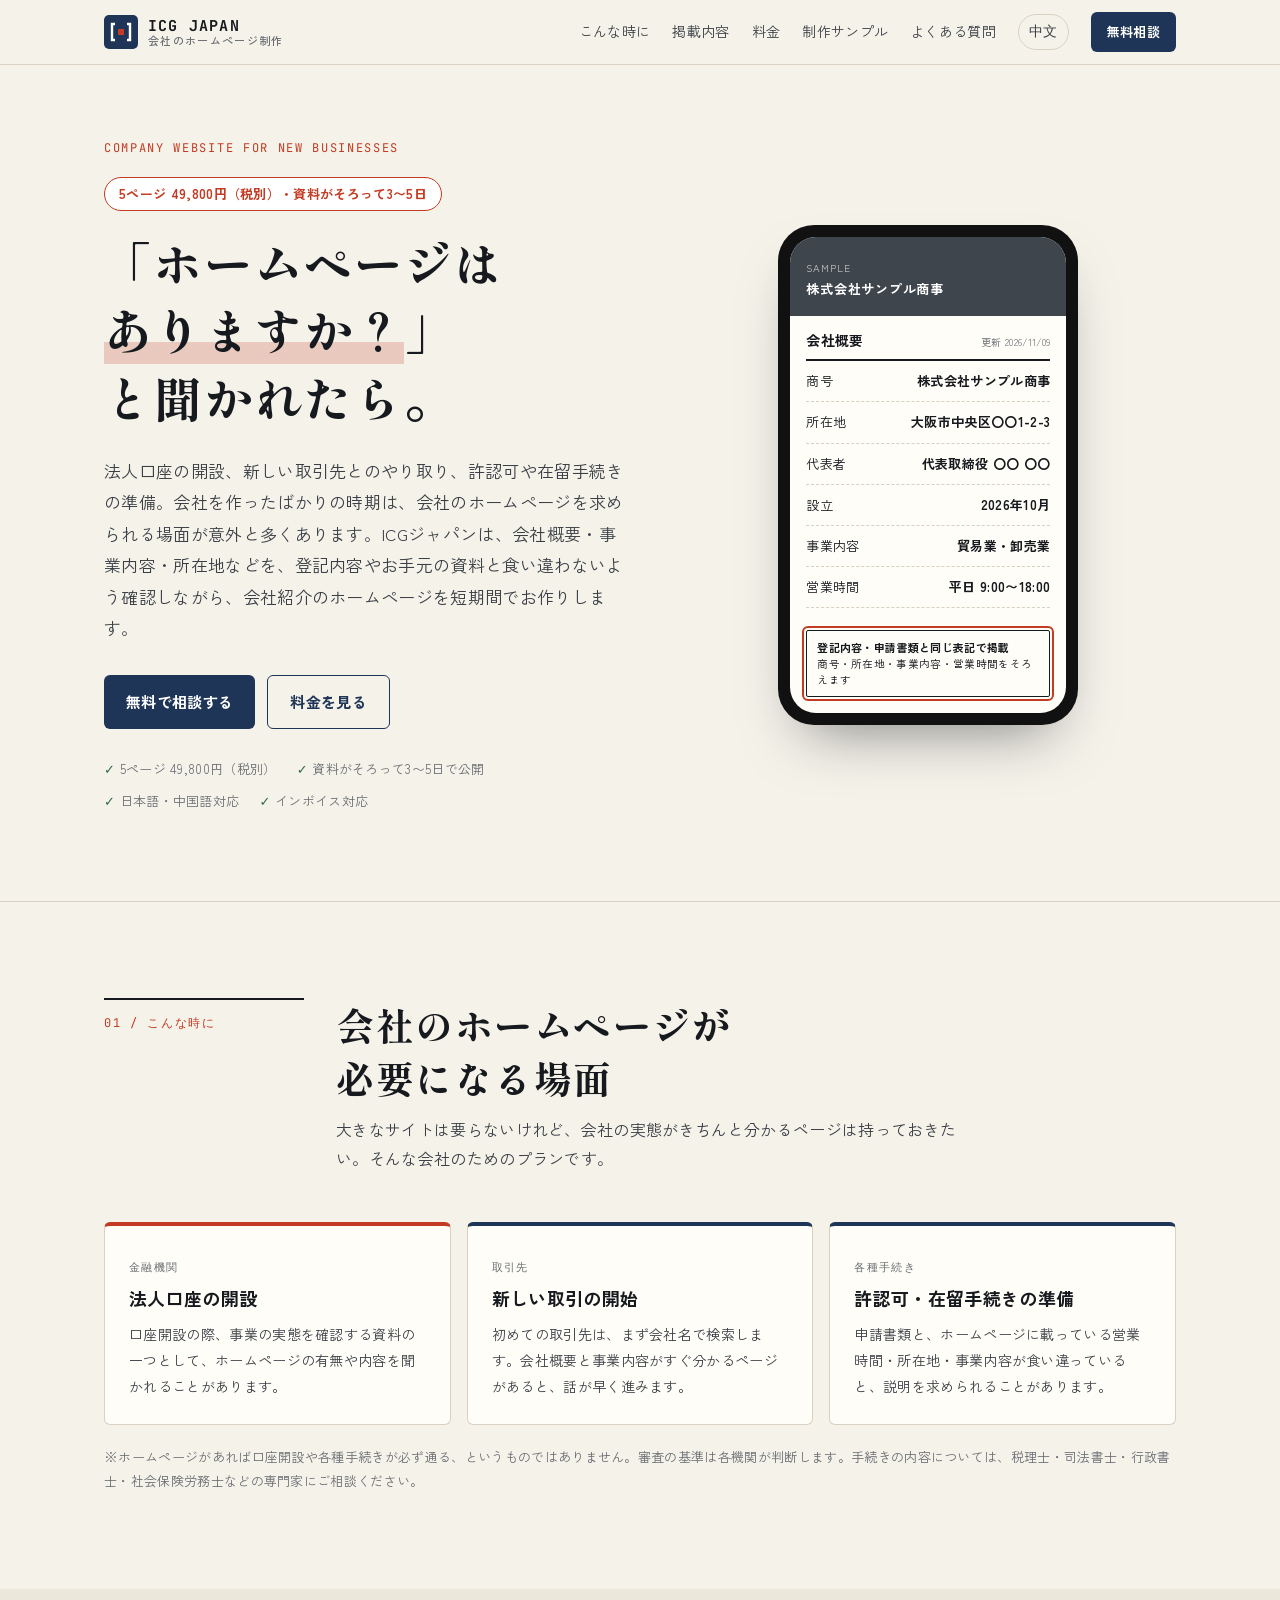
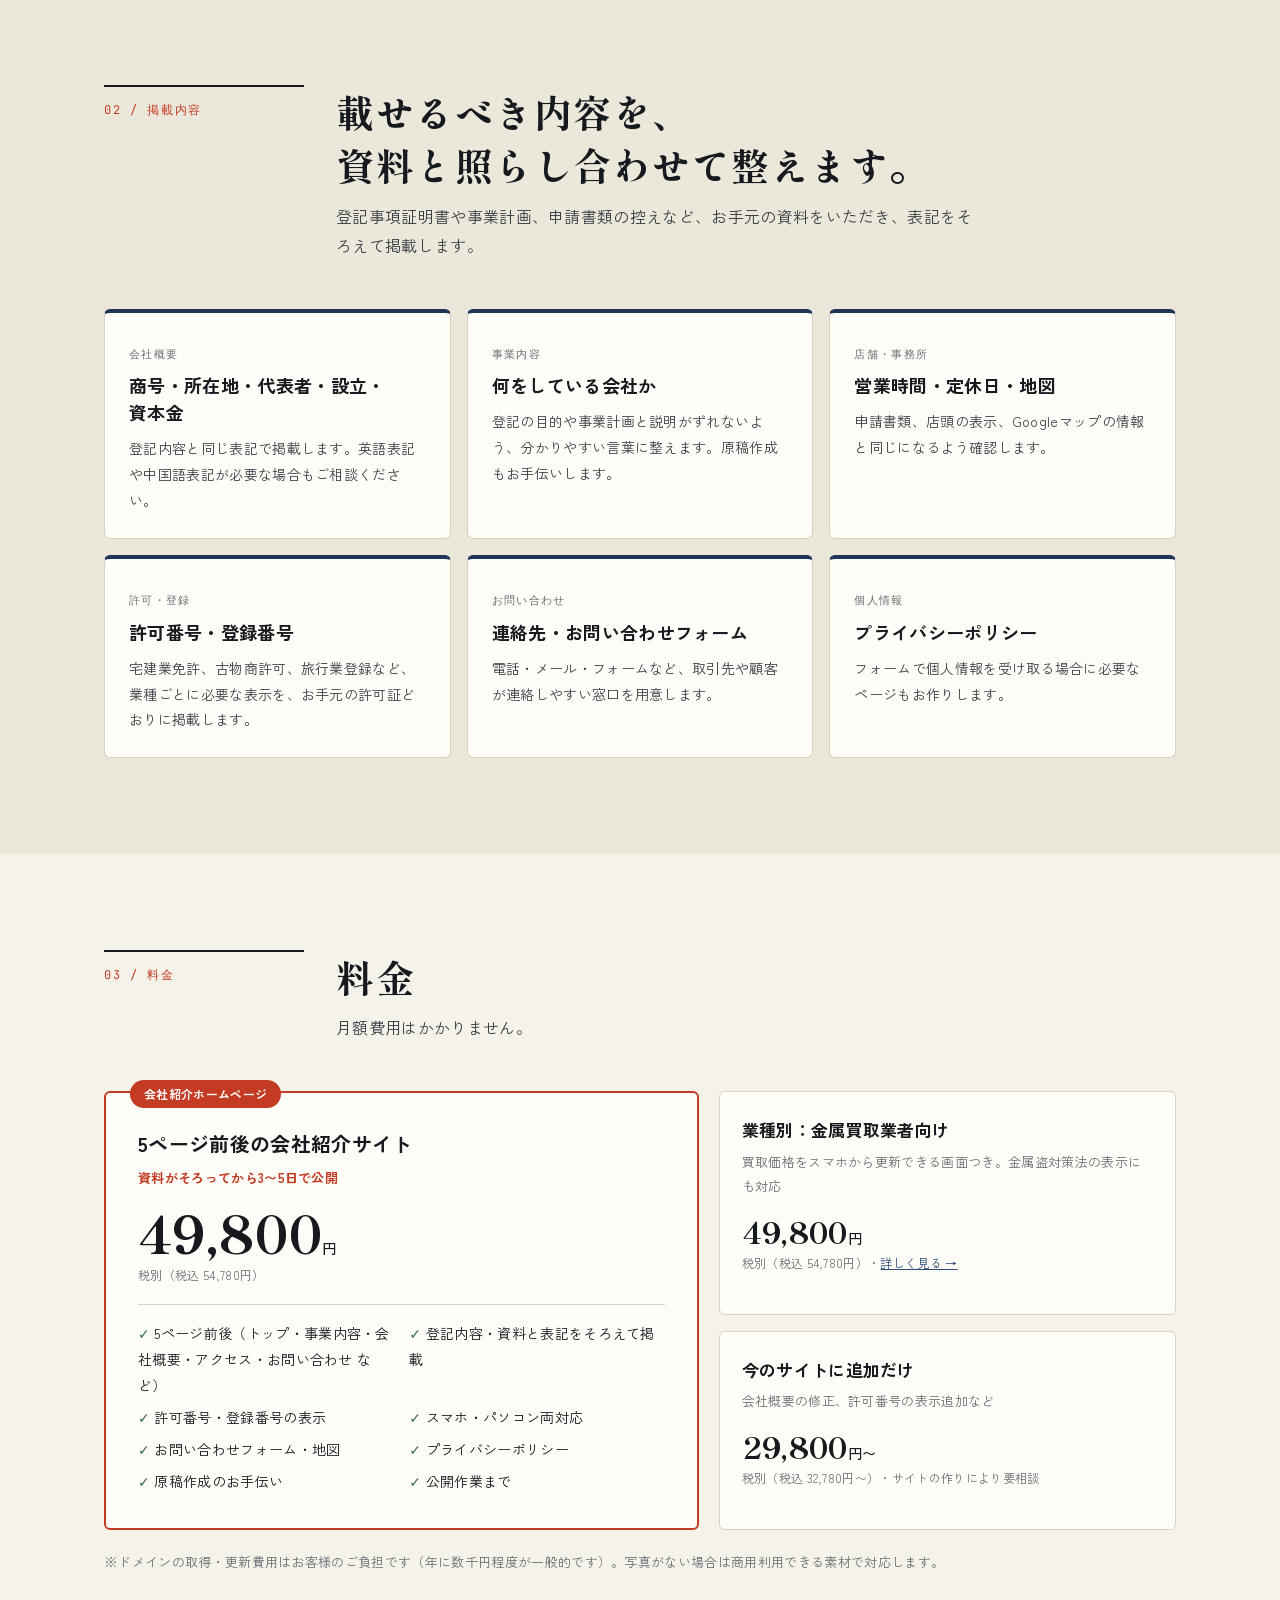
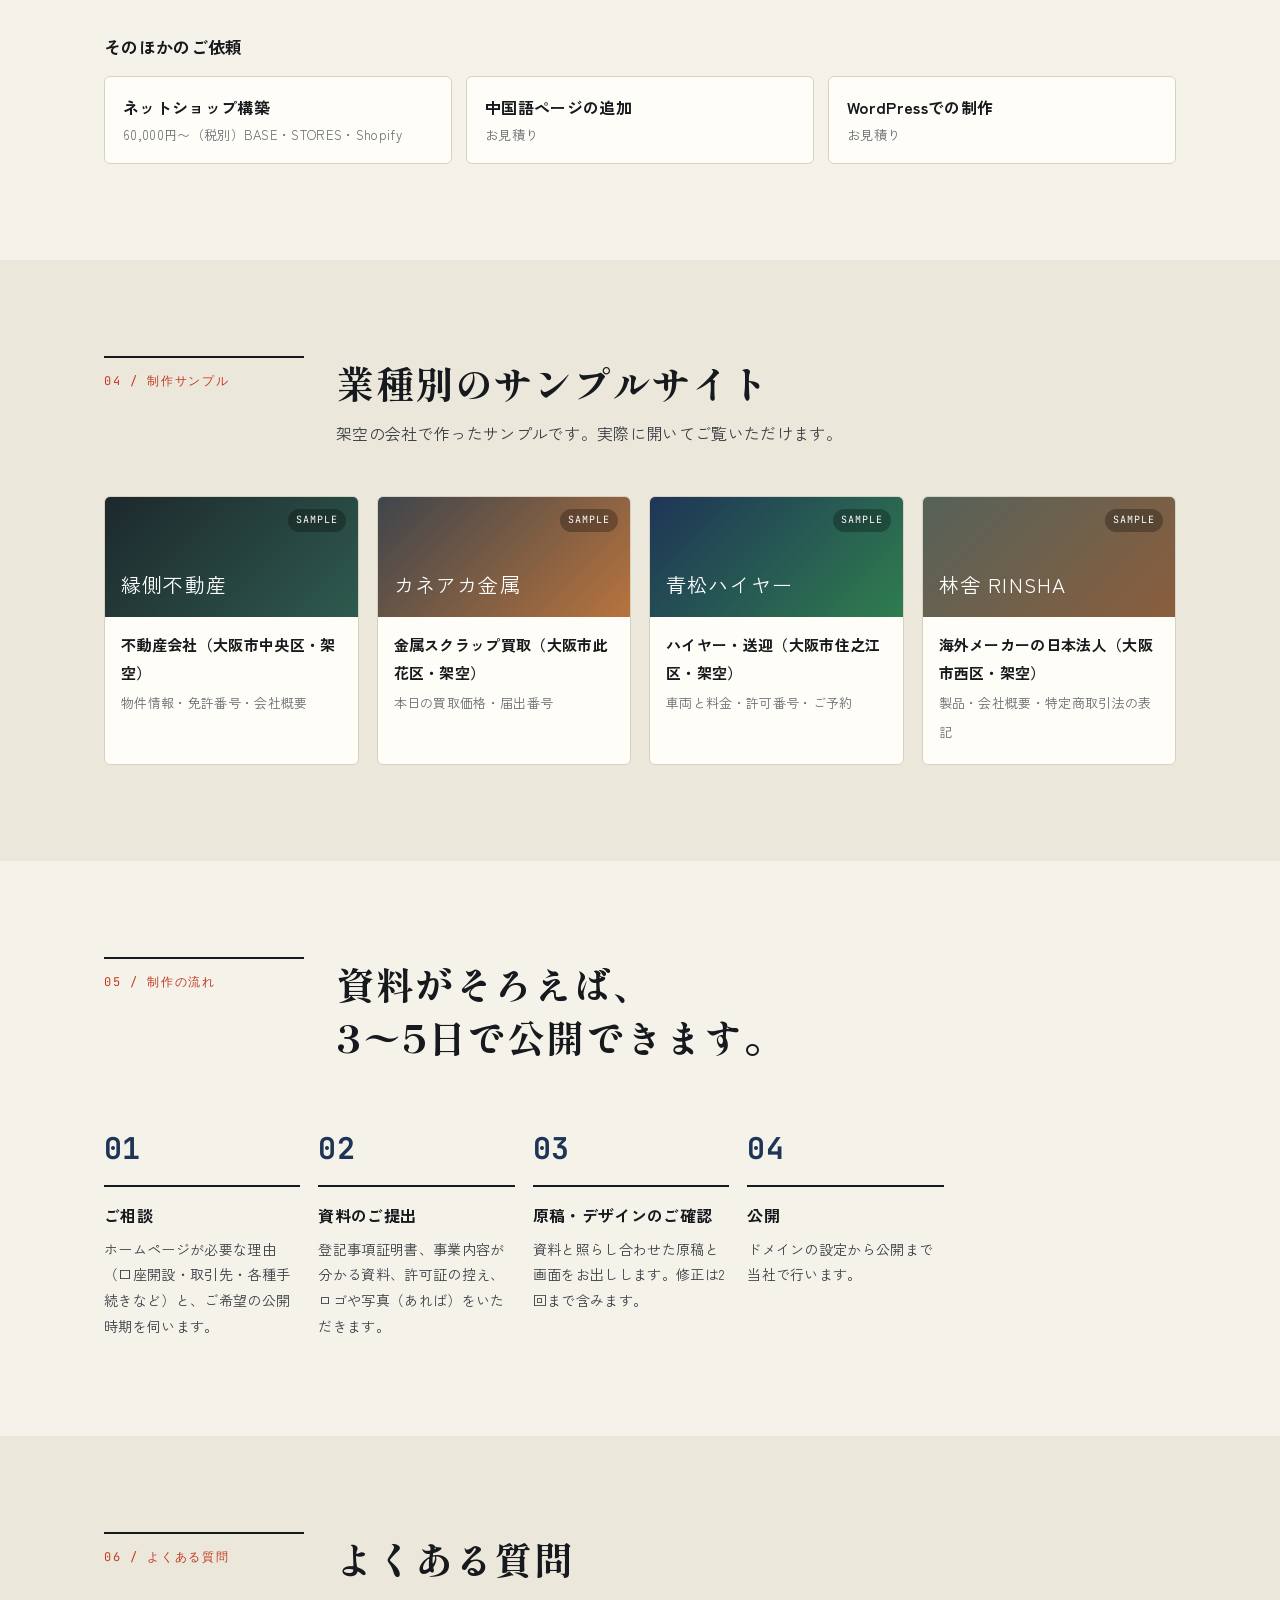
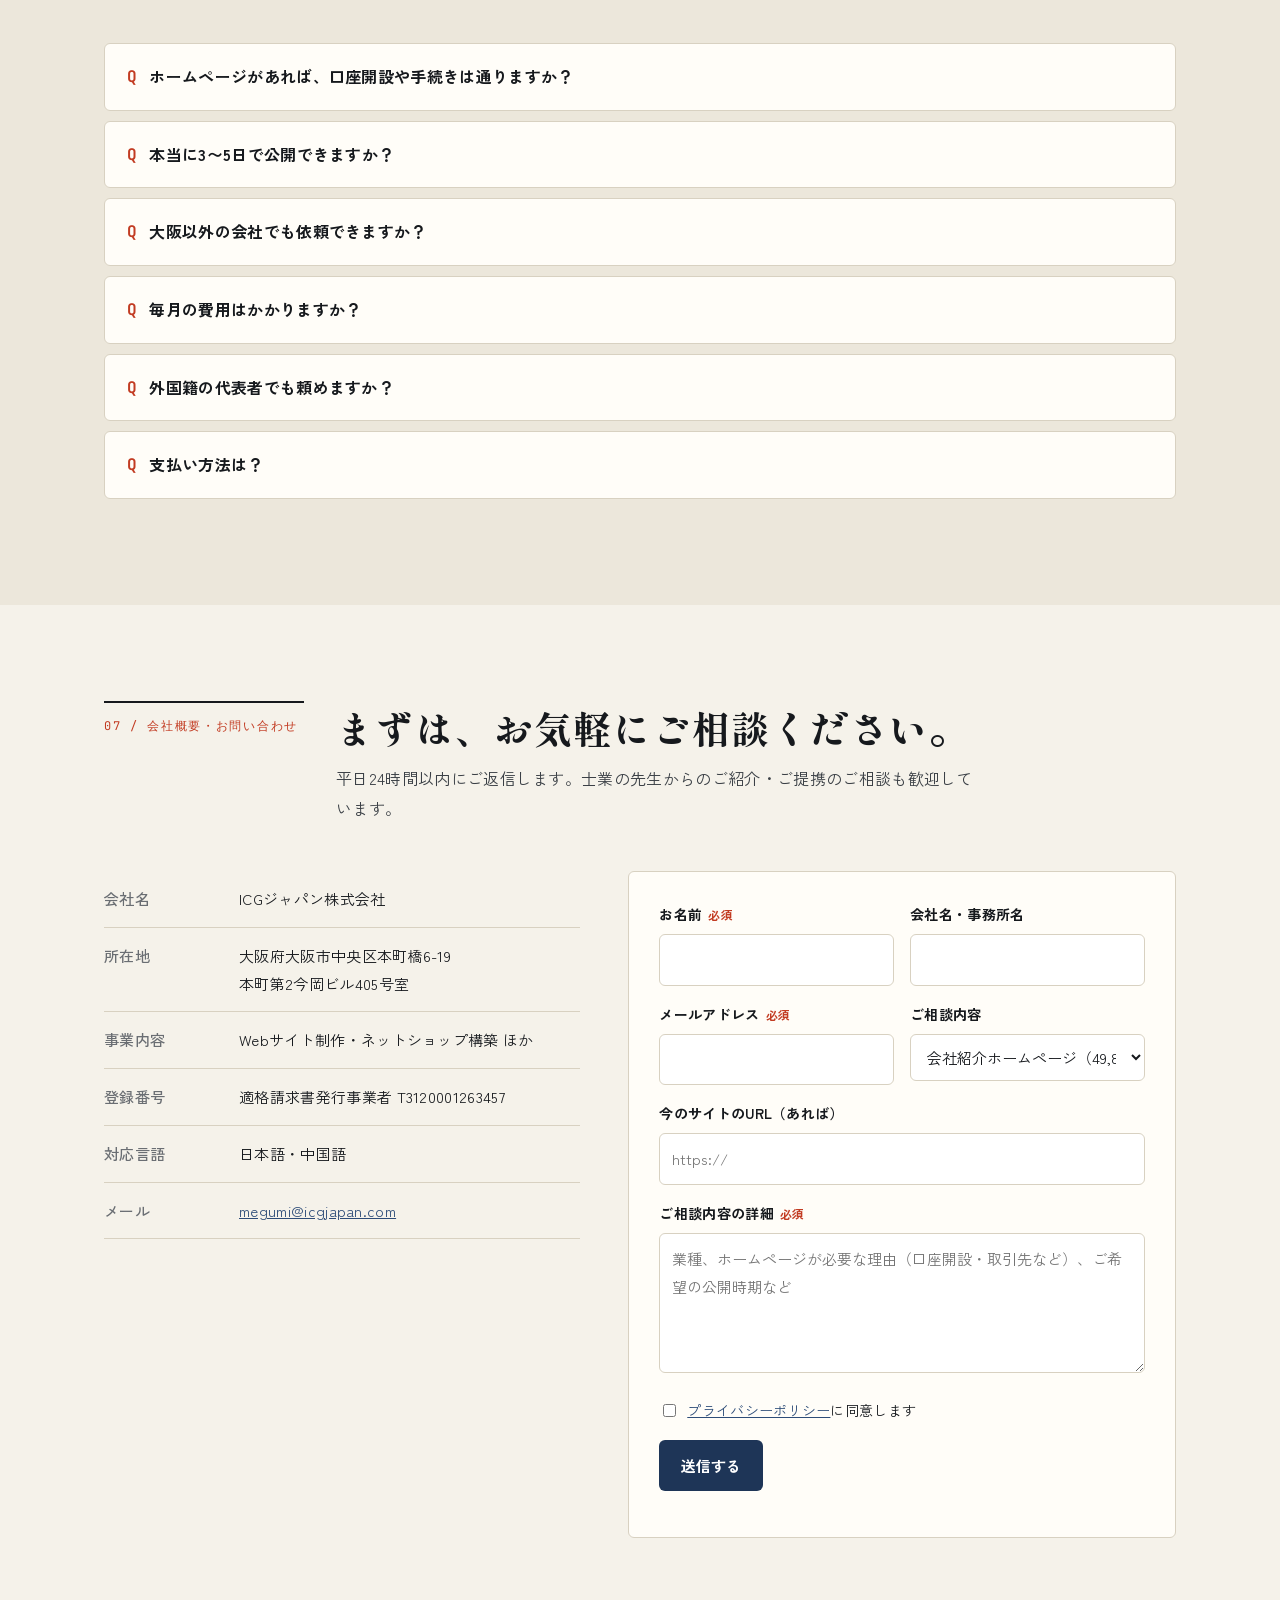
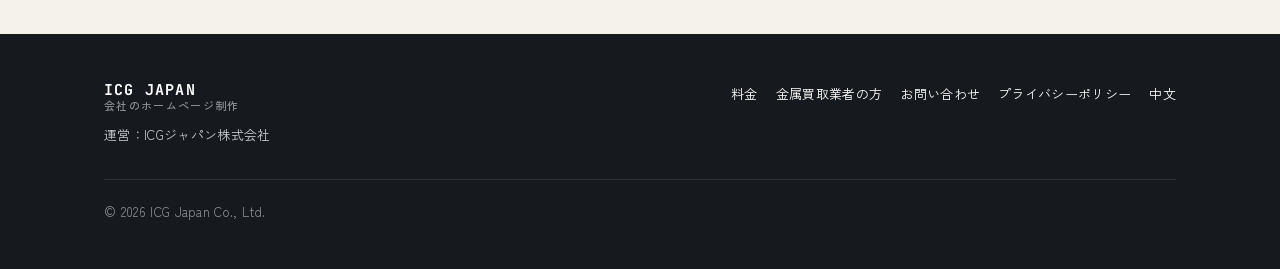
==== site-icgjapan/index.html @ e2210070 "icgjapan.com site files (transfer) Co-Authored-By: Claude Opus 5.5 <noreply@anthropic.com> Claude-Se" ====
<!DOCTYPE html>
<html lang="ja">
<head>
<meta charset="utf-8">
<meta name="viewport" content="width=device-width,initial-scale=1">
<title>会社紹介ホームページ制作 5ページ49,800円・最短3日で公開｜ICGジャパン</title>
<meta name="description" content="設立したばかりの会社のホームページを、5ページ49,800円（税別）、資料がそろってから3〜5日で公開。会社概要・事業内容・所在地などを登記内容や手元の資料と食い違わないよう確認して作成します。大阪のICGジャパン株式会社。日本語・中国語対応。">
<link rel="canonical" href="https://icgjapan.com/">
<link rel="alternate" hreflang="ja" href="https://icgjapan.com/">
<link rel="alternate" hreflang="zh-Hans" href="https://icgjapan.com/zh.html">
<meta property="og:type" content="website">
<meta property="og:title" content="会社紹介ホームページ制作 5ページ49,800円｜ICGジャパン">
<meta property="og:description" content="法人口座の開設や取引先から「ホームページは？」と聞かれたら。資料がそろってから3〜5日で公開します。">
<meta property="og:url" content="https://icgjapan.com/">
<meta property="og:locale" content="ja_JP">
<link rel="icon" href="favicon.svg" type="image/svg+xml">
<link rel="preconnect" href="https://fonts.googleapis.com">
<link rel="preconnect" href="https://fonts.gstatic.com" crossorigin>
<link href="https://fonts.googleapis.com/css2?family=JetBrains+Mono:wght@500;700&family=Shippori+Mincho+B1:wght@700;800&family=Zen+Kaku+Gothic+New:wght@400;500;700&display=swap" rel="stylesheet">
<link rel="stylesheet" href="style.css">
<script type="application/ld+json">
{"@context":"https://schema.org","@type":"Organization","name":"ICGジャパン株式会社","url":"https://icgjapan.com/","email":"megumi@icgjapan.com","address":{"@type":"PostalAddress","addressRegion":"大阪府","addressLocality":"大阪市中央区","streetAddress":"本町橋6-19 本町第2今岡ビル405号室","addressCountry":"JP"},"knowsLanguage":["ja","zh"]}
</script>
</head>
<body>

<header class="hd">
  <div class="wrap">
    <a class="brand" href="#top" aria-label="ICGジャパン Web制作 トップ">
      <svg class="brand-mark" viewBox="0 0 34 34" aria-hidden="true"><rect width="34" height="34" rx="5" fill="#1E3557"/><path d="M11 9H8v16h3M23 9h3v16h-3" stroke="#fff" stroke-width="2.4" fill="none"/><rect x="14" y="14" width="6" height="6" fill="#C23B22"/></svg>
      <span class="brand-name">ICG JAPAN<small>会社のホームページ制作</small></span>
    </a>
    <button class="menu-btn" aria-expanded="false" aria-controls="nav">メニュー</button>
    <nav class="nav" id="nav">
      <a href="#scene">こんな時に</a>
      <a href="#content">掲載内容</a>
      <a href="#price">料金</a>
      <a href="#samples">制作サンプル</a>
      <a href="#faq">よくある質問</a>
      <a class="lang" href="zh.html" hreflang="zh-Hans" lang="zh-CN">中文</a>
      <a class="btn sm" href="#contact">無料相談</a>
    </nav>
  </div>
</header>

<main id="top">

<section class="hero">
  <div class="wrap">
    <div>
      <p class="eyebrow">Company Website for New Businesses</p>
      <p class="tag-promo">5ページ 49,800円（税別）・資料がそろって3〜5日</p>
      <h1>「ホームページは<br><em>ありますか？</em>」<br>と聞かれたら。</h1>
      <p class="lead">法人口座の開設、新しい取引先とのやり取り、許認可や在留手続きの準備。会社を作ったばかりの時期は、会社のホームページを求められる場面が意外と多くあります。ICGジャパンは、会社概要・事業内容・所在地などを、登記内容やお手元の資料と食い違わないよう確認しながら、会社紹介のホームページを短期間でお作りします。</p>
      <div class="ctas">
        <a class="btn" href="#contact">無料で相談する</a>
        <a class="btn ghost" href="#price">料金を見る</a>
      </div>
      <ul class="facts">
        <li>5ページ 49,800円（税別）</li>
        <li>資料がそろって3〜5日で公開</li>
        <li>日本語・中国語対応</li>
        <li>インボイス対応</li>
      </ul>
    </div>

    <div class="rv" aria-hidden="true">
      <div class="phone">
        <div class="phone-in">
          <div class="phone-top"><small>SAMPLE</small>株式会社サンプル商事</div>
          <div class="pb">
            <div class="pb-h"><b>会社概要</b><span>更新 2026/11/09</span></div>
            <div class="pb-r"><span>商号</span><b style="font-size:13px">株式会社サンプル商事</b></div>
            <div class="pb-r"><span>所在地</span><b style="font-size:13px">大阪市中央区〇〇1-2-3</b></div>
            <div class="pb-r"><span>代表者</span><b style="font-size:13px">代表取締役 〇〇 〇〇</b></div>
            <div class="pb-r"><span>設立</span><b style="font-size:13px">2026年10月</b></div>
            <div class="pb-r"><span>事業内容</span><b style="font-size:13px">貿易業・卸売業</b></div>
            <div class="pb-r"><span>営業時間</span><b style="font-size:13px">平日 9:00〜18:00</b></div>
          </div>
          <div class="todoke mark"><b>登記内容・申請書類と同じ表記で掲載</b>商号・所在地・事業内容・営業時間をそろえます</div>
        </div>
      </div>
    </div>
  </div>
</section>

<section id="scene">
  <div class="wrap">
    <div class="sec-hd rv">
      <div class="sec-no">01 / こんな時に</div>
      <div>
        <h2>会社のホームページが<br>必要になる場面</h2>
        <p>大きなサイトは要らないけれど、会社の実態がきちんと分かるページは持っておきたい。そんな会社のためのプランです。</p>
      </div>
    </div>
    <div class="law-grid">
      <div class="law-card must rv"><span class="k">金融機関</span><h3>法人口座の開設</h3><p>口座開設の際、事業の実態を確認する資料の一つとして、ホームページの有無や内容を聞かれることがあります。</p></div>
      <div class="law-card rv"><span class="k">取引先</span><h3>新しい取引の開始</h3><p>初めての取引先は、まず会社名で検索します。会社概要と事業内容がすぐ分かるページがあると、話が早く進みます。</p></div>
      <div class="law-card rv"><span class="k">各種手続き</span><h3>許認可・在留手続きの準備</h3><p>申請書類と、ホームページに載っている営業時間・所在地・事業内容が食い違っていると、説明を求められることがあります。</p></div>
    </div>
    <p class="note">※ホームページがあれば口座開設や各種手続きが必ず通る、というものではありません。審査の基準は各機関が判断します。手続きの内容については、税理士・司法書士・行政書士・社会保険労務士などの専門家にご相談ください。</p>
  </div>
</section>

<section id="content" class="alt">
  <div class="wrap">
    <div class="sec-hd rv">
      <div class="sec-no">02 / 掲載内容</div>
      <div>
        <h2>載せるべき内容を、<br>資料と照らし合わせて整えます。</h2>
        <p>登記事項証明書や事業計画、申請書類の控えなど、お手元の資料をいただき、表記をそろえて掲載します。</p>
      </div>
    </div>
    <div class="law-grid">
      <div class="law-card rv"><span class="k">会社概要</span><h3>商号・所在地・代表者・設立・資本金</h3><p>登記内容と同じ表記で掲載します。英語表記や中国語表記が必要な場合もご相談ください。</p></div>
      <div class="law-card rv"><span class="k">事業内容</span><h3>何をしている会社か</h3><p>登記の目的や事業計画と説明がずれないよう、分かりやすい言葉に整えます。原稿作成もお手伝いします。</p></div>
      <div class="law-card rv"><span class="k">店舗・事務所</span><h3>営業時間・定休日・地図</h3><p>申請書類、店頭の表示、Googleマップの情報と同じになるよう確認します。</p></div>
      <div class="law-card rv"><span class="k">許可・登録</span><h3>許可番号・登録番号</h3><p>宅建業免許、古物商許可、旅行業登録など、業種ごとに必要な表示を、お手元の許可証どおりに掲載します。</p></div>
      <div class="law-card rv"><span class="k">お問い合わせ</span><h3>連絡先・お問い合わせフォーム</h3><p>電話・メール・フォームなど、取引先や顧客が連絡しやすい窓口を用意します。</p></div>
      <div class="law-card rv"><span class="k">個人情報</span><h3>プライバシーポリシー</h3><p>フォームで個人情報を受け取る場合に必要なページもお作りします。</p></div>
    </div>
  </div>
</section>

<section id="price">
  <div class="wrap">
    <div class="sec-hd rv">
      <div class="sec-no">03 / 料金</div>
      <div>
        <h2>料金</h2>
        <p>月額費用はかかりません。</p>
      </div>
    </div>
    <div class="offer">
      <div class="offer-main rv">
        <span class="ribbon">会社紹介ホームページ</span>
        <h3>5ページ前後の会社紹介サイト</h3>
        <p class="cond">資料がそろってから3〜5日で公開</p>
        <p class="price">49,800<small>円</small></p>
        <p class="tax">税別（税込 54,780円）</p>
        <ul>
          <li>5ページ前後（トップ・事業内容・会社概要・アクセス・お問い合わせ など）</li>
          <li>登記内容・資料と表記をそろえて掲載</li>
          <li>許可番号・登録番号の表示</li>
          <li>スマホ・パソコン両対応</li>
          <li>お問い合わせフォーム・地図</li>
          <li>プライバシーポリシー</li>
          <li>原稿作成のお手伝い</li>
          <li>公開作業まで</li>
        </ul>
      </div>
      <div class="offer-side">
        <div class="plan rv">
          <h3>業種別：金属買取業者向け</h3>
          <p class="for">買取価格をスマホから更新できる画面つき。金属盗対策法の表示にも対応</p>
          <p class="price">49,800<small>円</small></p>
          <p class="tax">税別（税込 54,780円）・<a href="metal.html">詳しく見る →</a></p>
        </div>
        <div class="plan rv">
          <h3>今のサイトに追加だけ</h3>
          <p class="for">会社概要の修正、許可番号の表示追加など</p>
          <p class="price">29,800<small>円〜</small></p>
          <p class="tax">税別（税込 32,780円〜）・サイトの作りにより要相談</p>
        </div>
      </div>
    </div>
    <p class="note">※ドメインの取得・更新費用はお客様のご負担です（年に数千円程度が一般的です）。写真がない場合は商用利用できる素材で対応します。</p>

    <h3 style="margin:56px 0 14px;font-size:17px">そのほかのご依頼</h3>
    <div class="other">
      <a href="#contact" class="rv"><b>ネットショップ構築</b><span>60,000円〜（税別）BASE・STORES・Shopify</span></a>
      <a href="#contact" class="rv"><b>中国語ページの追加</b><span>お見積り</span></a>
      <a href="#contact" class="rv"><b>WordPressでの制作</b><span>お見積り</span></a>
    </div>
  </div>
</section>

<section id="samples" class="alt">
  <div class="wrap">
    <div class="sec-hd rv">
      <div class="sec-no">04 / 制作サンプル</div>
      <div>
        <h2>業種別のサンプルサイト</h2>
        <p>架空の会社で作ったサンプルです。実際に開いてご覧いただけます。</p>
      </div>
    </div>
    <div class="samples" style="grid-template-columns:repeat(auto-fill,minmax(240px,1fr))">
      <a class="sample rv" href="https://engawa-sample.pages.dev/" target="_blank" rel="noopener"><div class="swatch" style="background:linear-gradient(135deg,#1D282C,#2E5A4E)"><small>SAMPLE</small>縁側不動産</div><div class="sample-body"><b>不動産会社（大阪市中央区・架空）</b><span>物件情報・免許番号・会社概要</span></div></a>
      <a class="sample rv" href="https://kaneaka-sample.pages.dev/" target="_blank" rel="noopener"><div class="swatch" style="background:linear-gradient(135deg,#3e454c,#b8733d)"><small>SAMPLE</small>カネアカ金属</div><div class="sample-body"><b>金属スクラップ買取（大阪市此花区・架空）</b><span>本日の買取価格・届出番号</span></div></a>
      <a class="sample rv" href="https://aomatsu-sample.pages.dev/" target="_blank" rel="noopener"><div class="swatch" style="background:linear-gradient(135deg,#1E3557,#2F7D4F)"><small>SAMPLE</small>青松ハイヤー</div><div class="sample-body"><b>ハイヤー・送迎（大阪市住之江区・架空）</b><span>車両と料金・許可番号・ご予約</span></div></a>
      <a class="sample rv" href="https://rinsha-sample.pages.dev/" target="_blank" rel="noopener"><div class="swatch" style="background:linear-gradient(135deg,#55625A,#8B5E3C)"><small>SAMPLE</small>林舎 RINSHA</div><div class="sample-body"><b>海外メーカーの日本法人（大阪市西区・架空）</b><span>製品・会社概要・特定商取引法の表記</span></div></a>
    </div>
  </div>
</section>

<section>
  <div class="wrap">
    <div class="sec-hd rv">
      <div class="sec-no">05 / 制作の流れ</div>
      <div><h2>資料がそろえば、<br>3〜5日で公開できます。</h2></div>
    </div>
    <ol class="flow">
      <li class="rv"><b>ご相談</b><p>ホームページが必要な理由（口座開設・取引先・各種手続きなど）と、ご希望の公開時期を伺います。</p></li>
      <li class="rv"><b>資料のご提出</b><p>登記事項証明書、事業内容が分かる資料、許可証の控え、ロゴや写真（あれば）をいただきます。</p></li>
      <li class="rv"><b>原稿・デザインのご確認</b><p>資料と照らし合わせた原稿と画面をお出しします。修正は2回まで含みます。</p></li>
      <li class="rv"><b>公開</b><p>ドメインの設定から公開まで当社で行います。</p></li>
    </ol>
  </div>
</section>

<section id="faq" class="faq alt">
  <div class="wrap">
    <div class="sec-hd rv">
      <div class="sec-no">06 / よくある質問</div>
      <div><h2>よくある質問</h2></div>
    </div>
    <details class="rv"><summary>ホームページがあれば、口座開設や手続きは通りますか？</summary><p>お約束はできません。審査の基準は各金融機関・行政機関が判断します。当社は、会社の実態が正しく伝わるよう、資料どおりの内容でホームページを作ります。</p></details>
    <details class="rv"><summary>本当に3〜5日で公開できますか？</summary><p>必要な資料と原稿の確認がそろってから3〜5日が目安です。ドメインを新しく取る場合や、ページ数が多い場合はご相談ください。</p></details>
    <details class="rv"><summary>大阪以外の会社でも依頼できますか？</summary><p>はい。打ち合わせはメールなどオンラインで行いますので、全国から承ります。</p></details>
    <details class="rv"><summary>毎月の費用はかかりますか？</summary><p>月額の費用はありません。別途、ドメインの更新費用がかかります。公開後の修正は、内容に応じてお見積りします。</p></details>
    <details class="rv"><summary>外国籍の代表者でも頼めますか？</summary><p>はい。日本語・中国語のどちらでもやり取りできます。サイト本文は、日本の取引先が読むことを前提に日本語で作成します。</p></details>
    <details class="rv"><summary>支払い方法は？</summary><p>銀行振込でお願いしています。適格請求書（インボイス）を発行します。</p></details>
  </div>
</section>

<section id="contact">
  <div class="wrap">
    <div class="sec-hd rv">
      <div class="sec-no">07 / 会社概要・お問い合わせ</div>
      <div>
        <h2>まずは、お気軽にご相談ください。</h2>
        <p>平日24時間以内にご返信します。士業の先生からのご紹介・ご提携のご相談も歓迎しています。</p>
      </div>
    </div>
    <div class="two">
      <div class="rv">
        <table class="co">
          <tr><th>会社名</th><td>ICGジャパン株式会社</td></tr>
          <tr><th>所在地</th><td>大阪府大阪市中央区本町橋6-19<br>本町第2今岡ビル405号室</td></tr>
          <tr><th>事業内容</th><td>Webサイト制作・ネットショップ構築 ほか</td></tr>
          <tr><th>登録番号</th><td>適格請求書発行事業者 T3120001263457</td></tr>
          <tr><th>対応言語</th><td>日本語・中国語</td></tr>
          <tr><th>メール</th><td><a href="mailto:megumi@icgjapan.com">megumi@icgjapan.com</a></td></tr>
        </table>
      </div>
      <form class="contact rv" data-endpoint="" data-mail="megumi@icgjapan.com" data-subject="【icgjapan.com】ホームページ制作のご相談" data-ok="送信しました。担当者よりご連絡いたします。" data-err="送信できませんでした。お手数ですが megumi@icgjapan.com へ直接ご連絡ください。">
        <div class="row2">
          <div class="field"><label for="f-name">お名前<span class="req">必須</span></label><input id="f-name" name="お名前" required autocomplete="name"></div>
          <div class="field"><label for="f-co">会社名・事務所名</label><input id="f-co" name="会社名" autocomplete="organization"></div>
        </div>
        <div class="row2">
          <div class="field"><label for="f-mail">メールアドレス<span class="req">必須</span></label><input id="f-mail" name="email" type="email" required autocomplete="email"></div>
          <div class="field"><label for="f-kind">ご相談内容</label>
            <select id="f-kind" name="ご相談内容"><option>会社紹介ホームページ（49,800円）</option><option>金属買取業者向けホームページ</option><option>今のサイトの修正・追加</option><option>ネットショップ</option><option>士業の方：ご紹介・ご提携</option><option>その他</option></select></div>
        </div>
        <div class="field"><label for="f-url">今のサイトのURL（あれば）</label><input id="f-url" name="現在のURL" type="url" placeholder="https://"></div>
        <div class="field"><label for="f-msg">ご相談内容の詳細<span class="req">必須</span></label><textarea id="f-msg" name="詳細" required placeholder="業種、ホームページが必要な理由（口座開設・取引先など）、ご希望の公開時期など"></textarea></div>
        <div class="hp"><label>空欄のままにしてください<input name="_gotcha" tabindex="-1" autocomplete="off"></label></div>
        <label class="agree"><input type="checkbox" name="agree" required><span><a href="privacy.html">プライバシーポリシー</a>に同意します</span></label>
        <div><button class="btn" type="submit">送信する</button></div>
        <p class="form-msg" role="status" aria-live="polite"></p>
      </form>
    </div>
  </div>
</section>

</main>

<footer class="ft">
  <div class="wrap">
    <div>
      <a class="brand" href="#top"><span class="brand-name">ICG JAPAN<small style="color:#8A8F95">会社のホームページ制作</small></span></a>
      <p style="margin:12px 0 0">運営：ICGジャパン株式会社</p>
    </div>
    <nav aria-label="フッター">
      <a href="#price">料金</a><a href="metal.html">金属買取業者の方</a><a href="#contact">お問い合わせ</a><a href="privacy.html">プライバシーポリシー</a><a href="zh.html" lang="zh-CN">中文</a>
    </nav>
    <p class="copy">© 2026 ICG Japan Co., Ltd.</p>
  </div>
</footer>

<script src="main.js"></script>
</body>
</html>
---- site-icgjapan/style.css ----
/* ICG Japan Web制作 — shared styles */
:root{
  --paper:#F5F2EA;
  --paper-2:#ECE7DB;
  --card:#FFFDF8;
  --ink:#16191D;
  --ink-2:#3B4046;
  --muted:#6A6E73;
  --ai:#1E3557;      /* 藍 */
  --ai-2:#2D4C78;
  --shu:#C23B22;     /* 朱 */
  --line:#D8D1C1;
  --ok:#2F6B4F;
  --radius:6px;
  --wrap:1120px;
  --font-body:"Zen Kaku Gothic New","Hiragino Sans","Noto Sans JP",system-ui,sans-serif;
  --font-display:"Shippori Mincho B1","Hiragino Mincho ProN","Noto Serif JP",serif;
  --font-mono:"JetBrains Mono",ui-monospace,Menlo,monospace;
}
html[lang="zh-CN"]{
  --font-body:"Noto Sans SC","PingFang SC","Microsoft YaHei",system-ui,sans-serif;
  --font-display:"Noto Serif SC","Songti SC",serif;
}
*{box-sizing:border-box}
html{scroll-behavior:smooth;-webkit-text-size-adjust:100%}
body{margin:0;background:var(--paper);color:var(--ink);font-family:var(--font-body);font-size:16px;line-height:1.85;letter-spacing:.02em}
img{max-width:100%;display:block}
a{color:var(--ai-2)}
a:hover{color:var(--shu)}
.wrap{max-width:var(--wrap);margin:0 auto;padding:0 24px}
.sr{position:absolute;width:1px;height:1px;overflow:hidden;clip:rect(0 0 0 0)}

/* header */
.hd{position:sticky;top:0;z-index:50;background:rgba(245,242,234,.92);backdrop-filter:blur(8px);border-bottom:1px solid var(--line)}
.hd .wrap{display:flex;align-items:center;gap:24px;height:64px}
.brand{display:flex;align-items:center;gap:10px;text-decoration:none;color:var(--ink)}
.brand-mark{width:34px;height:34px;flex:none}
.brand-name{font-family:var(--font-mono);font-weight:700;font-size:15px;letter-spacing:.08em;line-height:1.1}
.brand-name small{display:block;font-family:var(--font-body);font-weight:500;font-size:11px;letter-spacing:.12em;color:var(--muted)}
.nav{margin-left:auto;display:flex;gap:22px;align-items:center}
.nav a{color:var(--ink-2);text-decoration:none;font-size:14px}
.nav a:hover{color:var(--shu)}
.lang{font-family:var(--font-mono);font-size:12px;border:1px solid var(--line);padding:4px 10px;border-radius:99px}
.btn{display:inline-flex;align-items:center;gap:8px;background:var(--ai);color:#fff!important;text-decoration:none;border:0;border-radius:var(--radius);padding:12px 22px;font:inherit;font-size:15px;font-weight:700;cursor:pointer;transition:background .2s}
.btn:hover{background:var(--shu)}
.btn.ghost{background:transparent;color:var(--ai)!important;border:1.5px solid var(--ai)}
.btn.ghost:hover{background:var(--ai);color:#fff!important}
.btn.sm{padding:8px 16px;font-size:13px}
.menu-btn{display:none;margin-left:auto;background:none;border:1px solid var(--line);border-radius:var(--radius);padding:6px 10px;font:inherit;font-size:13px}

/* hero */
.hero{padding:72px 0 88px;border-bottom:1px solid var(--line);overflow:hidden}
.hero .wrap{display:grid;grid-template-columns:1.05fr 1fr;gap:56px;align-items:center}
.eyebrow{font-family:var(--font-mono);font-size:12px;letter-spacing:.14em;color:var(--shu);text-transform:uppercase;margin:0 0 18px}
.hero h1{font-family:var(--font-display);font-weight:800;font-size:clamp(30px,4vw,48px);line-height:1.4;letter-spacing:.04em;margin:0 0 24px}
.hero h1 em{font-style:normal;background:linear-gradient(transparent 68%,rgba(194,59,34,.22) 68%)}
.hero .lead{font-size:17px;color:var(--ink-2);margin:0 0 32px;max-width:34em}
.hero .ctas{display:flex;flex-wrap:wrap;gap:12px}
.hero .facts{display:flex;flex-wrap:wrap;gap:8px 20px;margin:28px 0 0;padding:0;list-style:none;font-size:13px;color:var(--muted)}
.hero .facts li::before{content:"✓ ";color:var(--ok);font-weight:700}

/* browser mock with annotations */
.mock{position:relative;background:var(--card);border:1px solid var(--line);border-radius:10px;box-shadow:0 30px 60px -30px rgba(22,25,29,.35);font-size:12px}
.mock-bar{display:flex;align-items:center;gap:6px;padding:10px 12px;border-bottom:1px solid var(--line)}
.mock-bar i{width:9px;height:9px;border-radius:50%;background:var(--line)}
.mock-url{margin-left:10px;flex:1;background:var(--paper);border-radius:99px;padding:3px 12px;font-family:var(--font-mono);font-size:11px;color:var(--muted)}
.mock-body{padding:22px 22px 18px}
.mock-hero{height:92px;border-radius:4px;background:linear-gradient(135deg,#2c4a3f,#5d7f66);color:#fff;display:flex;align-items:flex-end;padding:12px 14px;font-family:var(--font-display);font-size:16px;letter-spacing:.06em}
.mock-cards{display:grid;grid-template-columns:repeat(3,1fr);gap:8px;margin:12px 0 16px}
.mock-cards span{height:46px;border-radius:4px;background:var(--paper-2)}
.mock-foot{border-top:1px dashed var(--line);padding-top:12px;display:grid;gap:5px;color:var(--ink-2)}
.mock-foot b{font-weight:700;color:var(--ink)}
.mark{position:relative;outline:2px solid var(--shu);outline-offset:2px;border-radius:2px}
.pin{position:absolute;right:-14px;transform:translateX(100%);display:flex;align-items:center;gap:6px;white-space:nowrap;font-family:var(--font-body);font-size:12px;font-weight:700;color:var(--shu)}
.pin::before{content:"";width:22px;height:2px;background:var(--shu)}
.pin.l{right:auto;left:-14px;transform:translateX(-100%);flex-direction:row-reverse}
.mock-row{position:relative}
.hanko{position:absolute;right:-18px;top:-18px;width:76px;height:76px;border:2.5px solid var(--shu);border-radius:50%;color:var(--shu);display:grid;place-items:center;font-family:var(--font-display);font-weight:800;font-size:13px;line-height:1.15;text-align:center;transform:rotate(-12deg);background:rgba(255,253,248,.85)}

.num{display:inline-grid;place-items:center;width:18px;height:18px;border-radius:50%;background:var(--shu);color:#fff;font-size:10px;font-weight:700;margin-right:8px;font-family:var(--font-mono);vertical-align:1px}
.mock-legend{list-style:none;margin:18px 0 0;padding:0;display:grid;grid-template-columns:1fr 1fr;gap:8px 18px;font-size:13px;color:var(--ink-2)}
.mock-wrap{position:relative}

h1,h2,h3{word-break:auto-phrase}

/* sections */
section{padding:96px 0}
section.alt{background:var(--paper-2)}
.sec-hd{display:grid;grid-template-columns:200px 1fr;gap:32px;margin-bottom:48px;align-items:start}
.sec-no{font-family:var(--font-mono);font-size:12px;letter-spacing:.14em;color:var(--shu);padding-top:12px;border-top:2px solid var(--ink)}
.sec-hd h2{font-family:var(--font-display);font-weight:800;font-size:clamp(26px,3.2vw,38px);line-height:1.4;margin:0 0 10px;letter-spacing:.04em}
.sec-hd p{margin:0;color:var(--ink-2);max-width:40em}

/* worries */
.worries{display:grid;grid-template-columns:repeat(2,1fr);gap:16px}
.worry{background:var(--card);border:1px solid var(--line);border-radius:var(--radius);padding:22px 24px;display:flex;gap:14px}
.worry::before{content:"?";flex:none;width:28px;height:28px;border-radius:50%;background:var(--ai);color:#fff;display:grid;place-items:center;font-family:var(--font-mono);font-weight:700;font-size:14px;margin-top:2px}
.worry p{margin:0}

/* services */
.svc{display:grid;grid-template-columns:repeat(2,1fr);gap:20px}
.svc-card{background:var(--card);border:1px solid var(--line);border-radius:var(--radius);padding:30px;display:flex;flex-direction:column}
.svc-card .tag{font-family:var(--font-mono);font-size:11px;letter-spacing:.12em;color:var(--muted)}
.svc-card h3{font-family:var(--font-display);font-size:22px;margin:6px 0 12px;line-height:1.5}
.svc-card p{margin:0 0 14px;color:var(--ink-2)}
.svc-card ul{margin:auto 0 0;padding:14px 0 0;list-style:none;border-top:1px solid var(--line);font-size:14px;display:grid;gap:4px}
.svc-card li::before{content:"— ";color:var(--shu)}

/* industries */
.ind-tabs{display:flex;flex-wrap:wrap;gap:8px;margin-bottom:20px}
.ind-tabs button{font:inherit;font-size:14px;background:var(--card);border:1px solid var(--line);border-radius:99px;padding:8px 18px;cursor:pointer;color:var(--ink-2)}
.ind-tabs button[aria-selected="true"]{background:var(--ink);color:#fff;border-color:var(--ink)}
.ind-panel{background:var(--card);border:1px solid var(--line);border-radius:var(--radius);padding:32px;display:grid;grid-template-columns:1fr 1.3fr;gap:36px}
.ind-panel[hidden]{display:none}
.ind-panel h3{font-family:var(--font-display);font-size:24px;margin:0 0 8px}
.ind-panel .law{font-size:13px;color:var(--muted);margin:0 0 16px}
.ind-panel .why{margin:0;color:var(--ink-2)}
.check{list-style:none;margin:0;padding:0;display:grid;gap:10px}
.check li{display:flex;gap:12px;align-items:flex-start;padding-bottom:10px;border-bottom:1px dashed var(--line)}
.check li:last-child{border-bottom:0}
.check li::before{content:"";flex:none;width:18px;height:18px;margin-top:5px;border:2px solid var(--shu);border-radius:3px;background:linear-gradient(45deg,transparent 45%,var(--shu) 45%,var(--shu) 58%,transparent 58%)}
.note{font-size:13px;color:var(--muted);margin:20px 0 0}

/* samples */
.samples{display:grid;grid-template-columns:repeat(auto-fill,minmax(250px,1fr));gap:18px}
.sample{display:block;text-decoration:none;color:var(--ink);background:var(--card);border:1px solid var(--line);border-radius:var(--radius);overflow:hidden;transition:transform .2s,box-shadow .2s}
.sample:hover{transform:translateY(-3px);box-shadow:0 18px 34px -22px rgba(22,25,29,.5);color:var(--ink)}
.swatch{height:120px;display:flex;align-items:flex-end;padding:14px 16px;color:#fff;font-size:20px;letter-spacing:.06em;position:relative}
.swatch small{position:absolute;top:12px;right:12px;font-family:var(--font-mono);font-size:10px;letter-spacing:.1em;background:rgba(0,0,0,.28);padding:2px 8px;border-radius:99px}
.sample-body{padding:14px 16px 18px}
.sample-body b{display:block;font-size:15px}
.sample-body span{font-size:13px;color:var(--muted)}

/* pricing */
.plans{display:grid;grid-template-columns:repeat(3,1fr);gap:20px}
.plan{background:var(--card);border:1px solid var(--line);border-radius:var(--radius);padding:30px;display:flex;flex-direction:column}
.plan.main{border:2px solid var(--ai);position:relative}
.plan.main::after{content:attr(data-badge);position:absolute;top:-12px;left:24px;background:var(--ai);color:#fff;font-size:12px;font-weight:700;padding:2px 12px;border-radius:99px}
.plan h3{font-size:17px;margin:0 0 4px}
.plan .for{font-size:13px;color:var(--muted);margin:0 0 18px}
.price{font-family:var(--font-display);font-size:38px;font-weight:800;line-height:1;margin:0}
.price small{font-family:var(--font-body);font-size:14px;font-weight:500}
.tax{font-size:12px;color:var(--muted);margin:6px 0 18px}
.plan ul{list-style:none;padding:16px 0 0;margin:auto 0 0;border-top:1px solid var(--line);font-size:14px;display:grid;gap:6px}
.plan li::before{content:"✓ ";color:var(--ok);font-weight:700}
.opts{margin-top:24px;background:var(--card);border:1px solid var(--line);border-radius:var(--radius);padding:8px 28px}
.opts dl{margin:0;display:grid;grid-template-columns:1fr auto}
.opts dt,.opts dd{margin:0;padding:12px 0;border-bottom:1px dashed var(--line);font-size:15px}
.opts dd{text-align:right;font-weight:700}
.opts dt:last-of-type,.opts dd:last-of-type{border-bottom:0}

/* flow */
.flow{list-style:none;margin:0;padding:0;display:grid;grid-template-columns:repeat(5,1fr);gap:0;counter-reset:f}
.flow li{counter-increment:f;padding:0 18px 0 0;position:relative}
.flow li::before{content:counter(f,decimal-leading-zero);display:block;font-family:var(--font-mono);font-size:30px;font-weight:700;color:var(--ai);border-bottom:2px solid var(--ink);padding-bottom:8px;margin-bottom:14px}
.flow b{display:block;font-size:16px;margin-bottom:6px}
.flow p{margin:0;font-size:14px;color:var(--ink-2)}

/* tech */
.tech{display:grid;grid-template-columns:repeat(4,1fr);gap:16px}
.tech div{border-top:2px solid var(--ink);padding-top:14px}
.tech b{display:block;margin-bottom:6px}
.tech p{margin:0;font-size:14px;color:var(--ink-2)}

/* faq */
.faq details{background:var(--card);border:1px solid var(--line);border-radius:var(--radius);margin-bottom:10px}
.faq summary{cursor:pointer;padding:18px 22px;font-weight:700;list-style:none;display:flex;gap:12px}
.faq summary::-webkit-details-marker{display:none}
.faq summary::before{content:"Q";font-family:var(--font-mono);color:var(--shu)}
.faq details[open] summary{border-bottom:1px dashed var(--line)}
.faq details p{margin:0;padding:16px 22px 20px 46px;color:var(--ink-2)}

/* company + contact */
.two{display:grid;grid-template-columns:1fr 1.15fr;gap:48px;align-items:start}
.co{width:100%;border-collapse:collapse;font-size:15px}
.co th,.co td{text-align:left;vertical-align:top;padding:14px 0;border-bottom:1px solid var(--line)}
.co th{width:9em;color:var(--muted);font-weight:500}
form.contact{background:var(--card);border:1px solid var(--line);border-radius:var(--radius);padding:30px;display:grid;gap:16px}
.field label{display:block;font-size:14px;font-weight:700;margin-bottom:6px}
.field label .req{color:var(--shu);font-size:12px;margin-left:6px}
.field input,.field select,.field textarea{width:100%;font:inherit;font-size:15px;padding:11px 12px;border:1px solid var(--line);border-radius:var(--radius);background:#fff;color:var(--ink)}
.field textarea{min-height:140px;resize:vertical}
.field input:focus,.field select:focus,.field textarea:focus{outline:2px solid var(--ai-2);outline-offset:1px}
.row2{display:grid;grid-template-columns:1fr 1fr;gap:16px}
.agree{font-size:14px;display:flex;gap:8px;align-items:flex-start}
.agree input{margin-top:6px}
.form-msg{font-size:14px;margin:0}
.form-msg.ok{color:var(--ok)}
.form-msg.err{color:var(--shu)}
.hp{display:none}

/* cta band */
.band{background:var(--ai);color:#fff;padding:64px 0}
.band .wrap{display:flex;align-items:center;justify-content:space-between;gap:32px;flex-wrap:wrap}
.band h2{font-family:var(--font-display);font-size:clamp(22px,2.6vw,30px);margin:0;line-height:1.5}
.band p{margin:6px 0 0;opacity:.85}
.band .btn{background:#fff;color:var(--ai)!important}
.band .btn:hover{background:var(--shu);color:#fff!important}

/* footer */
.ft{background:var(--ink);color:#C9CCD0;padding:48px 0 32px;font-size:13px}
.ft .wrap{display:flex;flex-wrap:wrap;gap:24px 48px;justify-content:space-between}
.ft a{color:#fff;text-decoration:none}
.ft a:hover{color:var(--shu)}
.ft .brand-name{color:#fff}
.ft nav{display:flex;gap:18px;flex-wrap:wrap}
.ft .copy{width:100%;border-top:1px solid #2E3338;padding-top:20px;margin-top:8px;color:#8A8F95}

/* legal page */
.legal{padding:64px 0 96px}
.legal .wrap{max-width:820px}
.legal h1{font-family:var(--font-display);font-size:32px;margin:0 0 8px}
.legal h2{font-size:18px;margin:36px 0 8px;padding-left:12px;border-left:3px solid var(--shu)}
.legal p,.legal li{color:var(--ink-2)}

/* reveal */
.rv{opacity:0;transform:translateY(14px);transition:opacity .6s ease,transform .6s ease}
.rv.in{opacity:1;transform:none}
@media (prefers-reduced-motion:reduce){.rv{opacity:1;transform:none;transition:none}html{scroll-behavior:auto}}

/* responsive */
@media (max-width:960px){
  .hero .wrap{grid-template-columns:1fr;gap:48px}
  .sec-hd{grid-template-columns:1fr;gap:12px}
  .sec-no{width:200px}
  .plans{grid-template-columns:1fr}
  .flow{grid-template-columns:1fr 1fr;gap:28px 0}
  .tech{grid-template-columns:1fr 1fr}
  .two{grid-template-columns:1fr}
  .ind-panel{grid-template-columns:1fr;gap:20px}
}
@media (max-width:760px){
  .nav{display:none;position:absolute;top:64px;left:0;right:0;flex-direction:column;align-items:flex-start;background:var(--paper);border-bottom:1px solid var(--line);padding:16px 24px 24px;gap:14px}
  .nav.open{display:flex}
  .menu-btn{display:block}
  section{padding:68px 0}
  .hero{padding:44px 0 64px}
  .worries,.svc{grid-template-columns:1fr}
  .row2{grid-template-columns:1fr}
  .mock{margin-right:0}
  .hanko{right:-6px;top:-30px;width:64px;height:64px;font-size:11px}
  .flow{grid-template-columns:1fr}
  .tech{grid-template-columns:1fr}
  .opts{padding:4px 18px}
}

/* ===== metal edition additions ===== */
.promo{background:var(--shu);color:#fff;font-size:14px;text-align:center;padding:9px 16px}
.promo a{color:#fff;font-weight:700}
.promo b{font-family:var(--font-mono);letter-spacing:.04em}
.tag-promo{display:inline-flex;gap:8px;align-items:center;background:#fff;border:1.5px solid var(--shu);color:var(--shu);border-radius:99px;padding:4px 14px;font-size:13px;font-weight:700;margin:0 0 18px}

.phone{width:300px;margin:0 auto;background:#111;border-radius:36px;padding:12px;box-shadow:0 30px 60px -28px rgba(22,25,29,.55);position:relative}
.phone-in{background:var(--card);border-radius:26px;overflow:hidden;font-size:13px}
.phone-top{background:#3e454c;color:#fff;padding:22px 16px 14px;font-weight:700;letter-spacing:.06em}
.phone-top small{display:block;font-weight:400;font-size:10px;opacity:.75;letter-spacing:.1em}
.pb{padding:12px 16px}
.pb-h{display:flex;justify-content:space-between;align-items:baseline;border-bottom:2px solid var(--ink);padding-bottom:6px}
.pb-h b{font-size:14px}
.pb-h span{font-size:10px;color:var(--muted)}
.pb-r{display:flex;justify-content:space-between;padding:8px 0;border-bottom:1px dashed var(--line)}
.pb-r b{font-size:15px}
.pb-r b small{font-size:10px;font-weight:500}
.pb-g{font-size:10px;color:#b8733d;letter-spacing:.1em;padding-top:8px}
.todoke{margin:10px 16px 16px;border:1.5px solid var(--ink);padding:8px 10px;font-size:10.5px;line-height:1.55;position:relative}
.todoke b{display:block;font-size:11px}
.flash{animation:flash 1.2s ease}
@keyframes flash{0%{background:rgba(194,59,34,.25)}100%{background:transparent}}

.law-grid{display:grid;grid-template-columns:repeat(3,1fr);gap:16px}
.law-card{background:var(--card);border:1px solid var(--line);border-radius:var(--radius);padding:24px;border-top:4px solid var(--ai)}
.law-card.must{border-top-color:var(--shu)}
.law-card .k{font-family:var(--font-mono);font-size:11px;letter-spacing:.12em;color:var(--muted)}
.law-card h3{font-size:18px;margin:6px 0 10px;line-height:1.5}
.law-card p{margin:0;font-size:14px;color:var(--ink-2)}
.src{font-size:12px;color:var(--muted);margin:18px 0 0}
.src a{color:var(--muted)}

.selfcheck{display:grid;grid-template-columns:1.4fr 1fr;gap:28px;align-items:start}
.sc-list{list-style:none;margin:0;padding:0;background:var(--card);border:1px solid var(--line);border-radius:var(--radius)}
.sc-list li{border-bottom:1px solid var(--line)}
.sc-list li:last-child{border-bottom:0}
.sc-list label{display:flex;gap:14px;align-items:flex-start;padding:14px 18px;cursor:pointer;font-size:15px}
.sc-list input{width:20px;height:20px;margin-top:4px;accent-color:var(--ai);flex:none}
.sc-result{position:sticky;top:90px;background:var(--ai);color:#fff;border-radius:var(--radius);padding:28px}
.sc-result .big{font-family:var(--font-display);font-size:56px;font-weight:800;line-height:1}
.sc-result .big small{font-size:18px}
.sc-result p{margin:12px 0 20px;opacity:.9}
.sc-result .btn{background:#fff;color:var(--ai)!important}
.sc-result .btn:hover{background:var(--shu);color:#fff!important}

.demo{display:grid;grid-template-columns:1fr 1fr;gap:24px;align-items:start}
.demo-admin,.demo-board{background:var(--card);border:1px solid var(--line);border-radius:var(--radius);padding:22px}
.demo-admin h3,.demo-board h3{font-size:14px;margin:0 0 14px;color:var(--muted);font-weight:500;letter-spacing:.06em}
.demo-row{display:grid;grid-template-columns:1fr 130px;gap:10px;align-items:center;margin-bottom:10px}
.demo-row input{font:inherit;font-size:18px;font-weight:700;text-align:right;padding:8px 10px;border:1px solid var(--line);border-radius:var(--radius);width:100%}
.demo-row input:focus{outline:2px solid var(--ai-2)}
.demo-board .pb-r{padding:12px 0}
.demo-board .pb-r b{font-size:18px}
.demo-points{list-style:none;padding:0;margin:20px 0 0;display:grid;grid-template-columns:repeat(3,1fr);gap:14px}
.demo-points li{border-top:2px solid var(--ink);padding-top:10px;font-size:14px;color:var(--ink-2)}
.demo-points b{display:block;color:var(--ink);font-size:15px}

.offer{display:grid;grid-template-columns:1.3fr 1fr;gap:20px}
.offer-main{background:var(--card);border:2px solid var(--shu);border-radius:var(--radius);padding:32px;position:relative}
.offer-main .ribbon{position:absolute;top:-13px;left:24px;background:var(--shu);color:#fff;font-size:12px;font-weight:700;padding:3px 14px;border-radius:99px}
.offer-main h3{font-size:20px;margin:0 0 4px}
.offer-main .cond{font-size:13px;color:var(--shu);font-weight:700;margin:0 0 16px}
.offer-main .price{font-size:52px}
.offer-main ul{list-style:none;padding:16px 0 0;margin:16px 0 0;border-top:1px solid var(--line);display:grid;grid-template-columns:1fr 1fr;gap:6px 16px;font-size:14px}
.offer-main li::before{content:"✓ ";color:var(--ok);font-weight:700}
.offer-side{display:grid;gap:16px}
.offer-side .plan{padding:22px}
.offer-side .price{font-size:30px}
.other{display:grid;grid-template-columns:repeat(3,1fr);gap:14px}
.other a{display:block;background:var(--card);border:1px solid var(--line);border-radius:var(--radius);padding:16px 18px;text-decoration:none;color:var(--ink)}
.other a span{display:block;font-size:13px;color:var(--muted)}

@media (max-width:960px){
  .law-grid,.other{grid-template-columns:1fr}
  .selfcheck,.demo,.offer{grid-template-columns:1fr}
  .sc-result{position:static}
  .demo-points{grid-template-columns:1fr}
  .offer-main ul{grid-template-columns:1fr}
}

/* real screenshots in phone frames */
.shots{display:flex;justify-content:center;align-items:flex-start;gap:28px;margin:0 0 56px;flex-wrap:wrap}
.shot{width:270px;text-align:center}
.shot-phone{background:#111;border-radius:34px;padding:10px;box-shadow:0 28px 50px -26px rgba(22,25,29,.6)}
.shot-phone img{width:100%;height:auto;border-radius:25px;display:block;aspect-ratio:375/780}
.shot figcaption{margin-top:16px;font-size:14px;color:var(--ink-2)}
.shot figcaption b{display:block;font-size:15px;color:var(--ink)}
.shot-num{display:inline-grid;place-items:center;width:24px;height:24px;border-radius:50%;background:var(--shu);color:#fff;font-family:var(--font-mono);font-size:12px;font-weight:700;margin-right:6px}
.shot-arrow{align-self:center;font-size:30px;color:var(--shu);font-weight:700}
@media (max-width:760px){.shot-arrow{transform:rotate(90deg)}.shot{width:240px}}
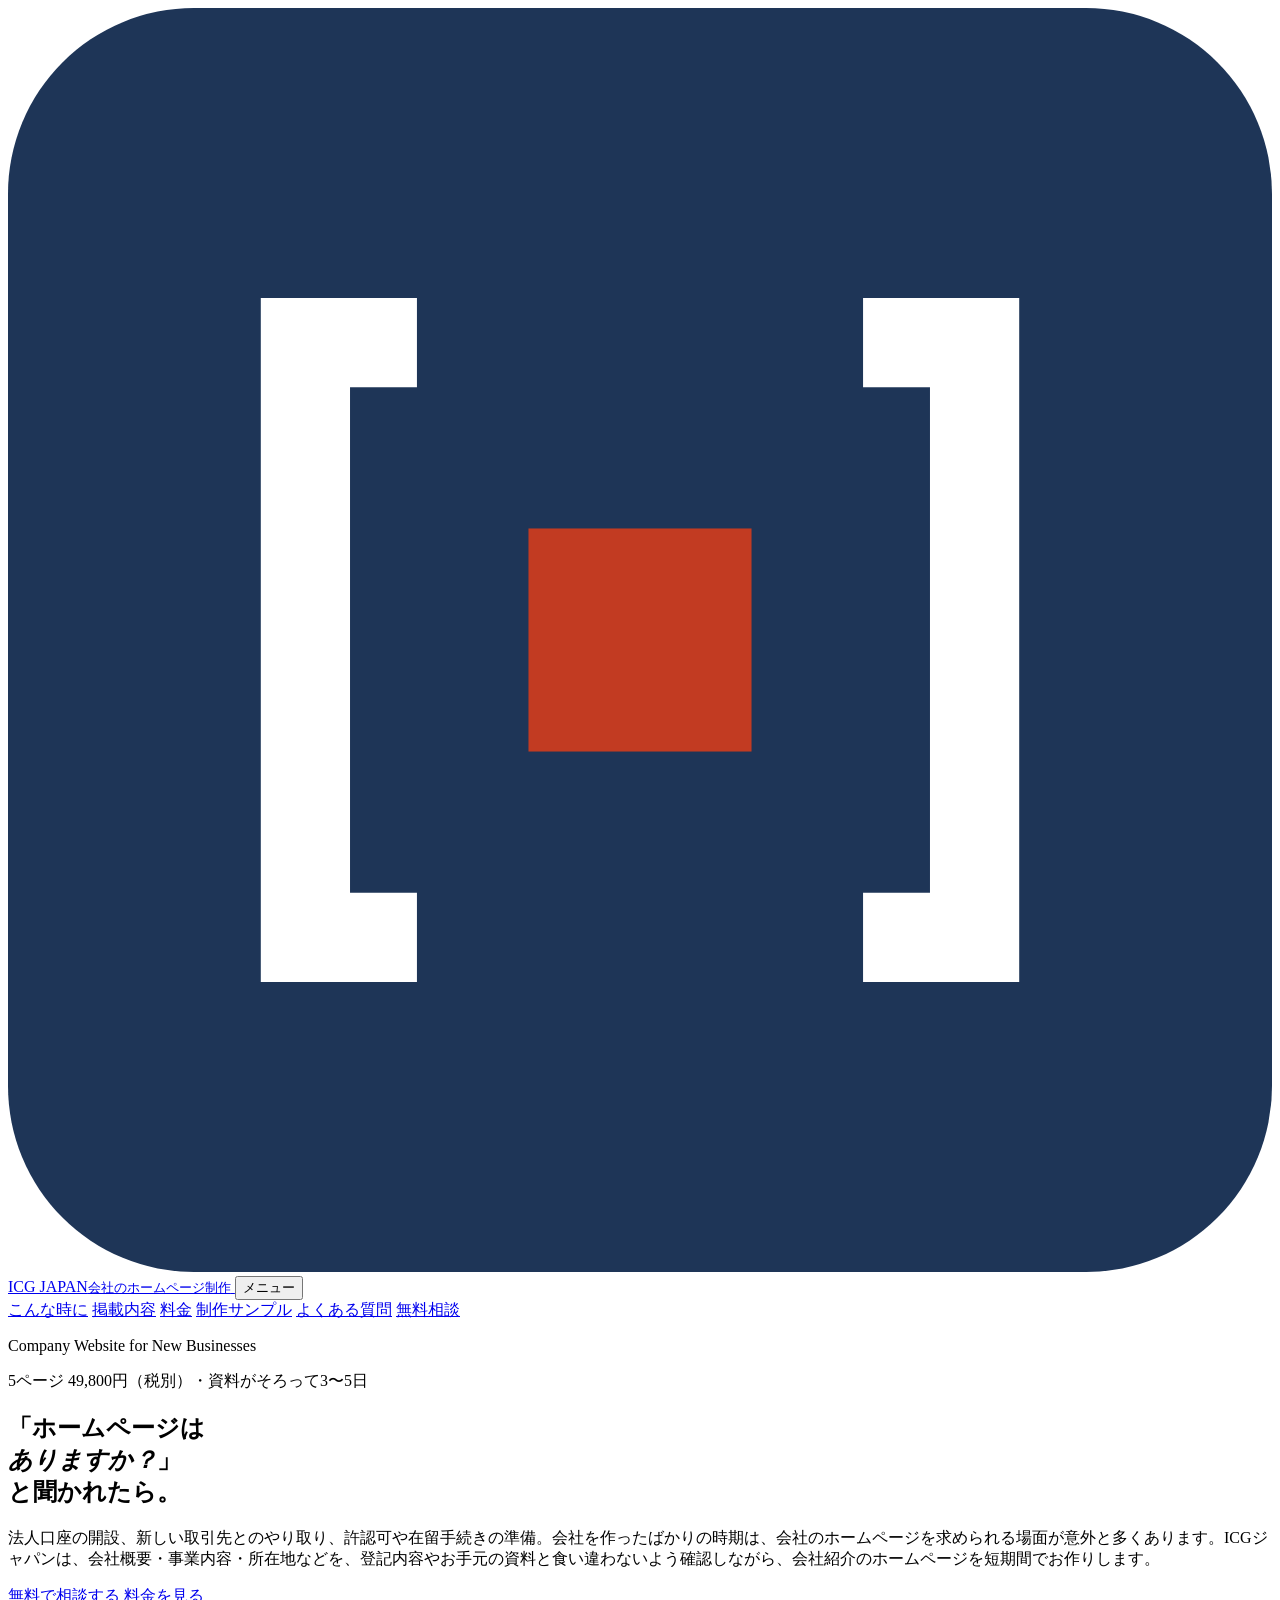
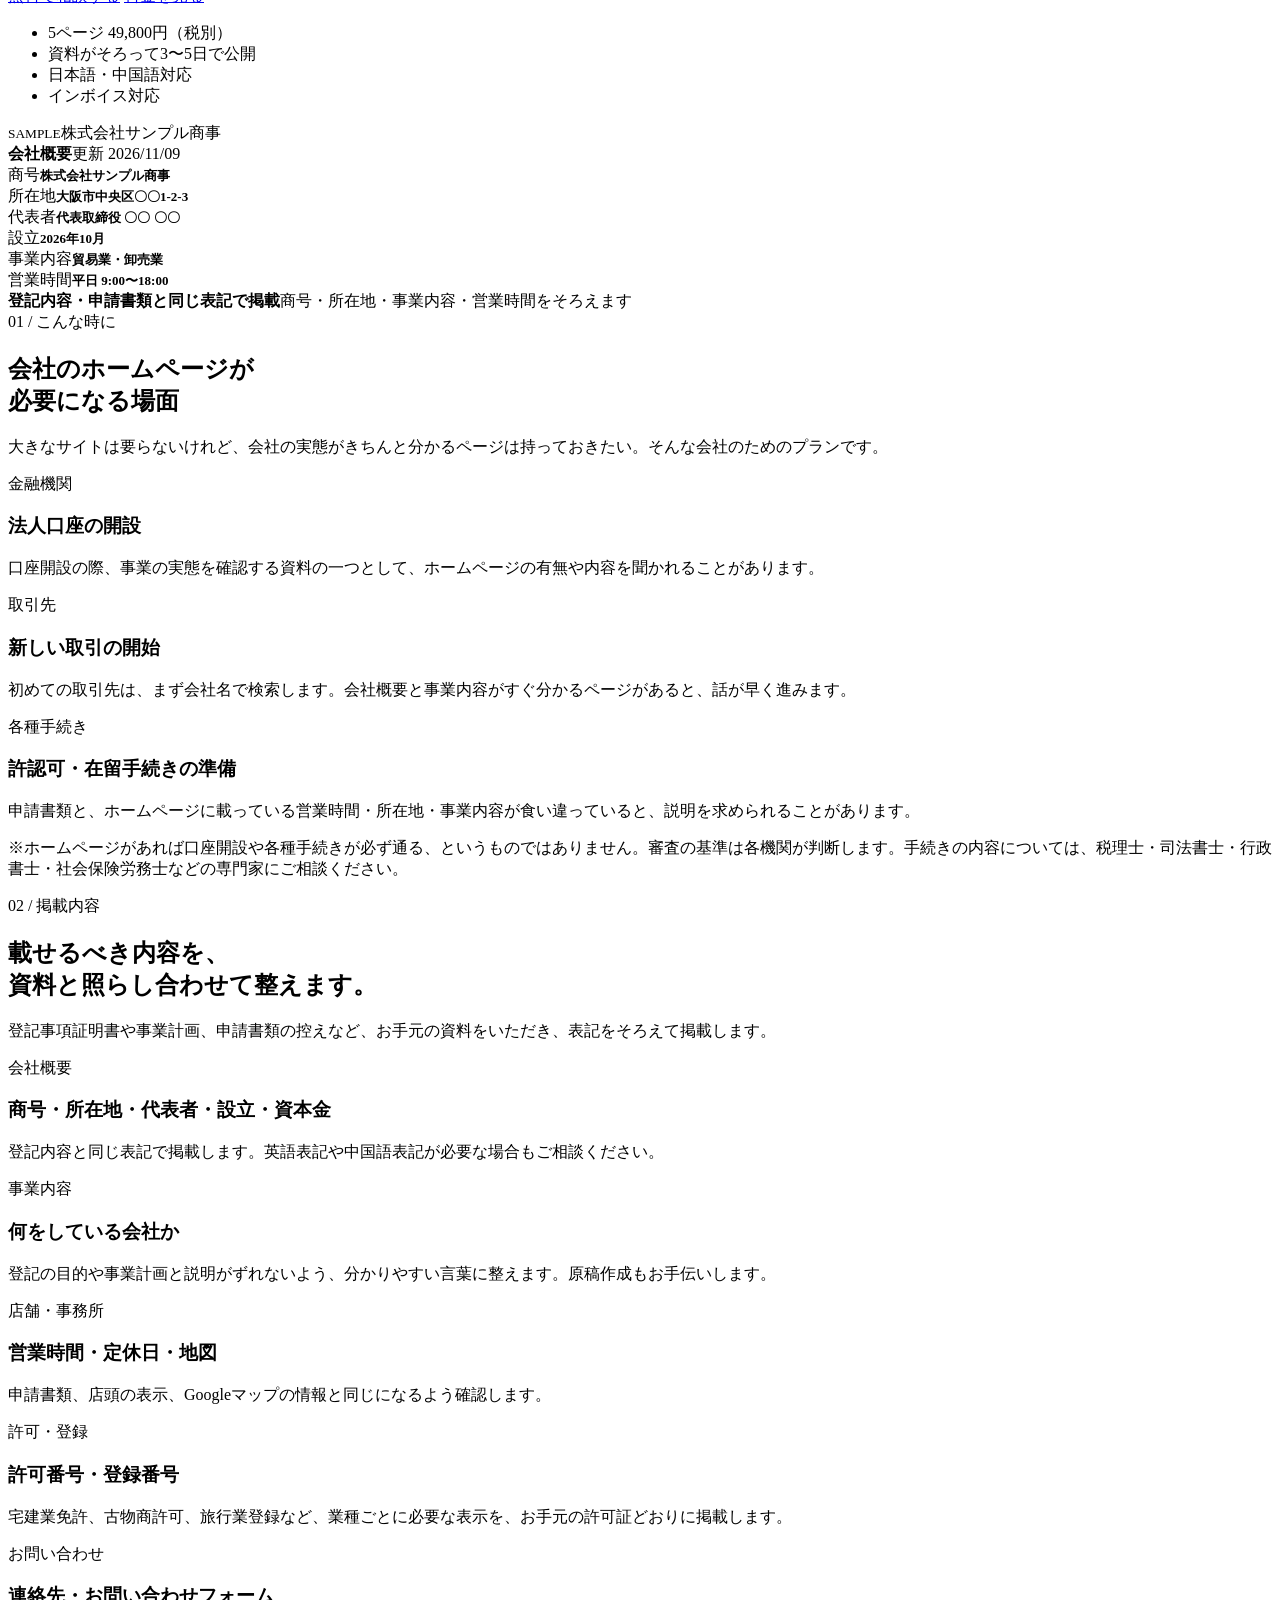
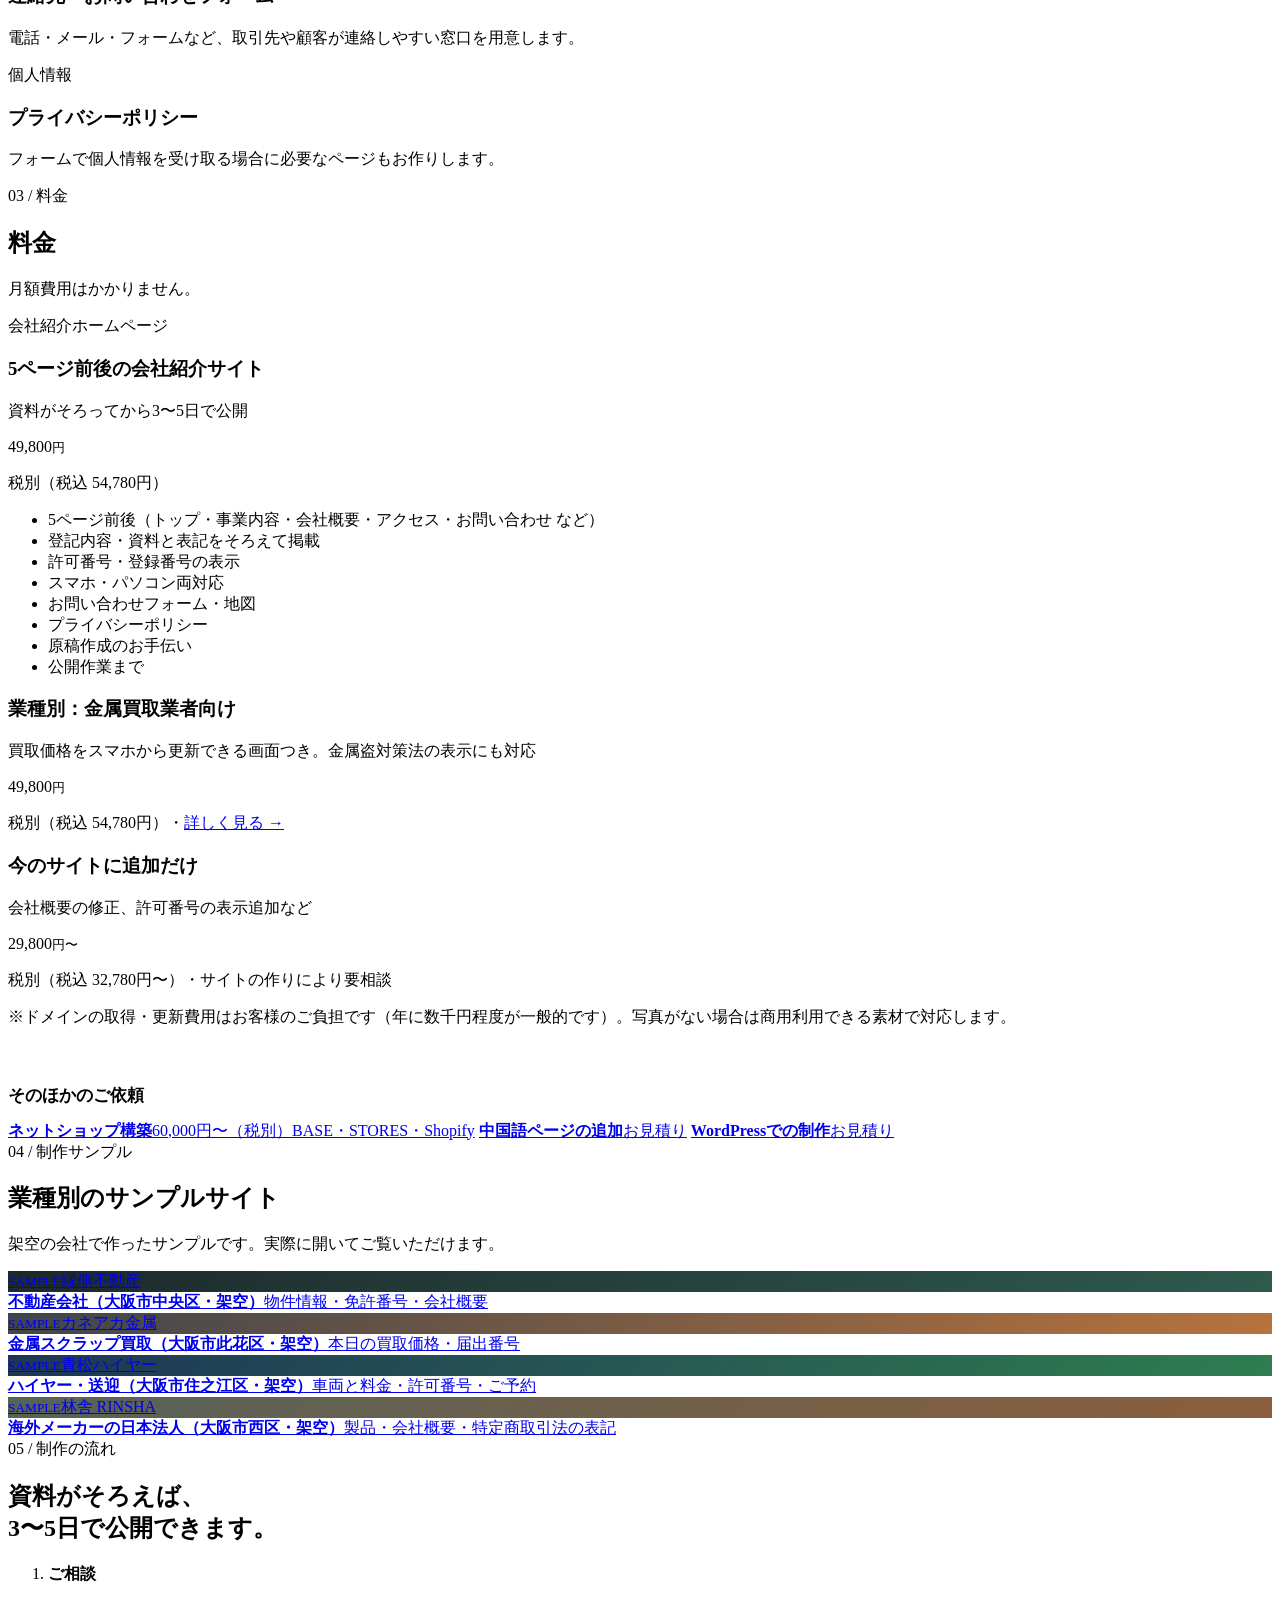
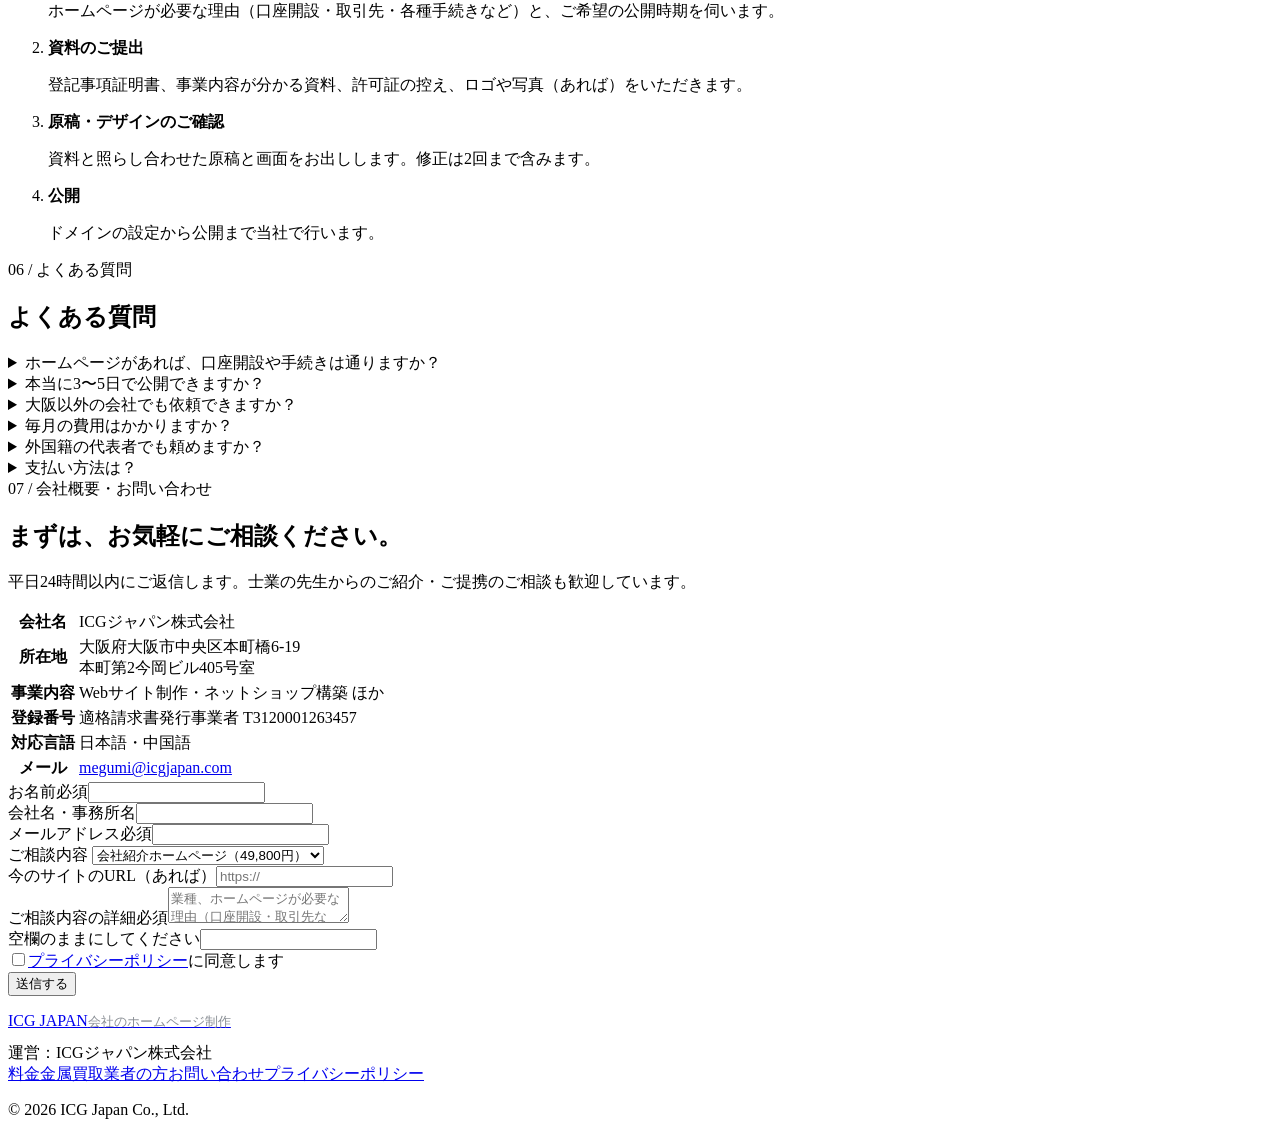
==== commit bf3d700e: "icgjapan.com: remove Chinese switch from Japanese pages (transfer) Co-Authored-By: Claude Opus 5.5 <" ====
--- a/site-icgjapan/index.html
+++ b/site-icgjapan/index.html
@@ -37,7 +37,6 @@
       <a href="#price">料金</a>
       <a href="#samples">制作サンプル</a>
       <a href="#faq">よくある質問</a>
-      <a class="lang" href="zh.html" hreflang="zh-Hans" lang="zh-CN">中文</a>
       <a class="btn sm" href="#contact">無料相談</a>
     </nav>
   </div>
@@ -273,7 +272,7 @@
       <p style="margin:12px 0 0">運営：ICGジャパン株式会社</p>
     </div>
     <nav aria-label="フッター">
-      <a href="#price">料金</a><a href="metal.html">金属買取業者の方</a><a href="#contact">お問い合わせ</a><a href="privacy.html">プライバシーポリシー</a><a href="zh.html" lang="zh-CN">中文</a>
+      <a href="#price">料金</a><a href="metal.html">金属買取業者の方</a><a href="#contact">お問い合わせ</a><a href="privacy.html">プライバシーポリシー</a>
     </nav>
     <p class="copy">© 2026 ICG Japan Co., Ltd.</p>
   </div>
